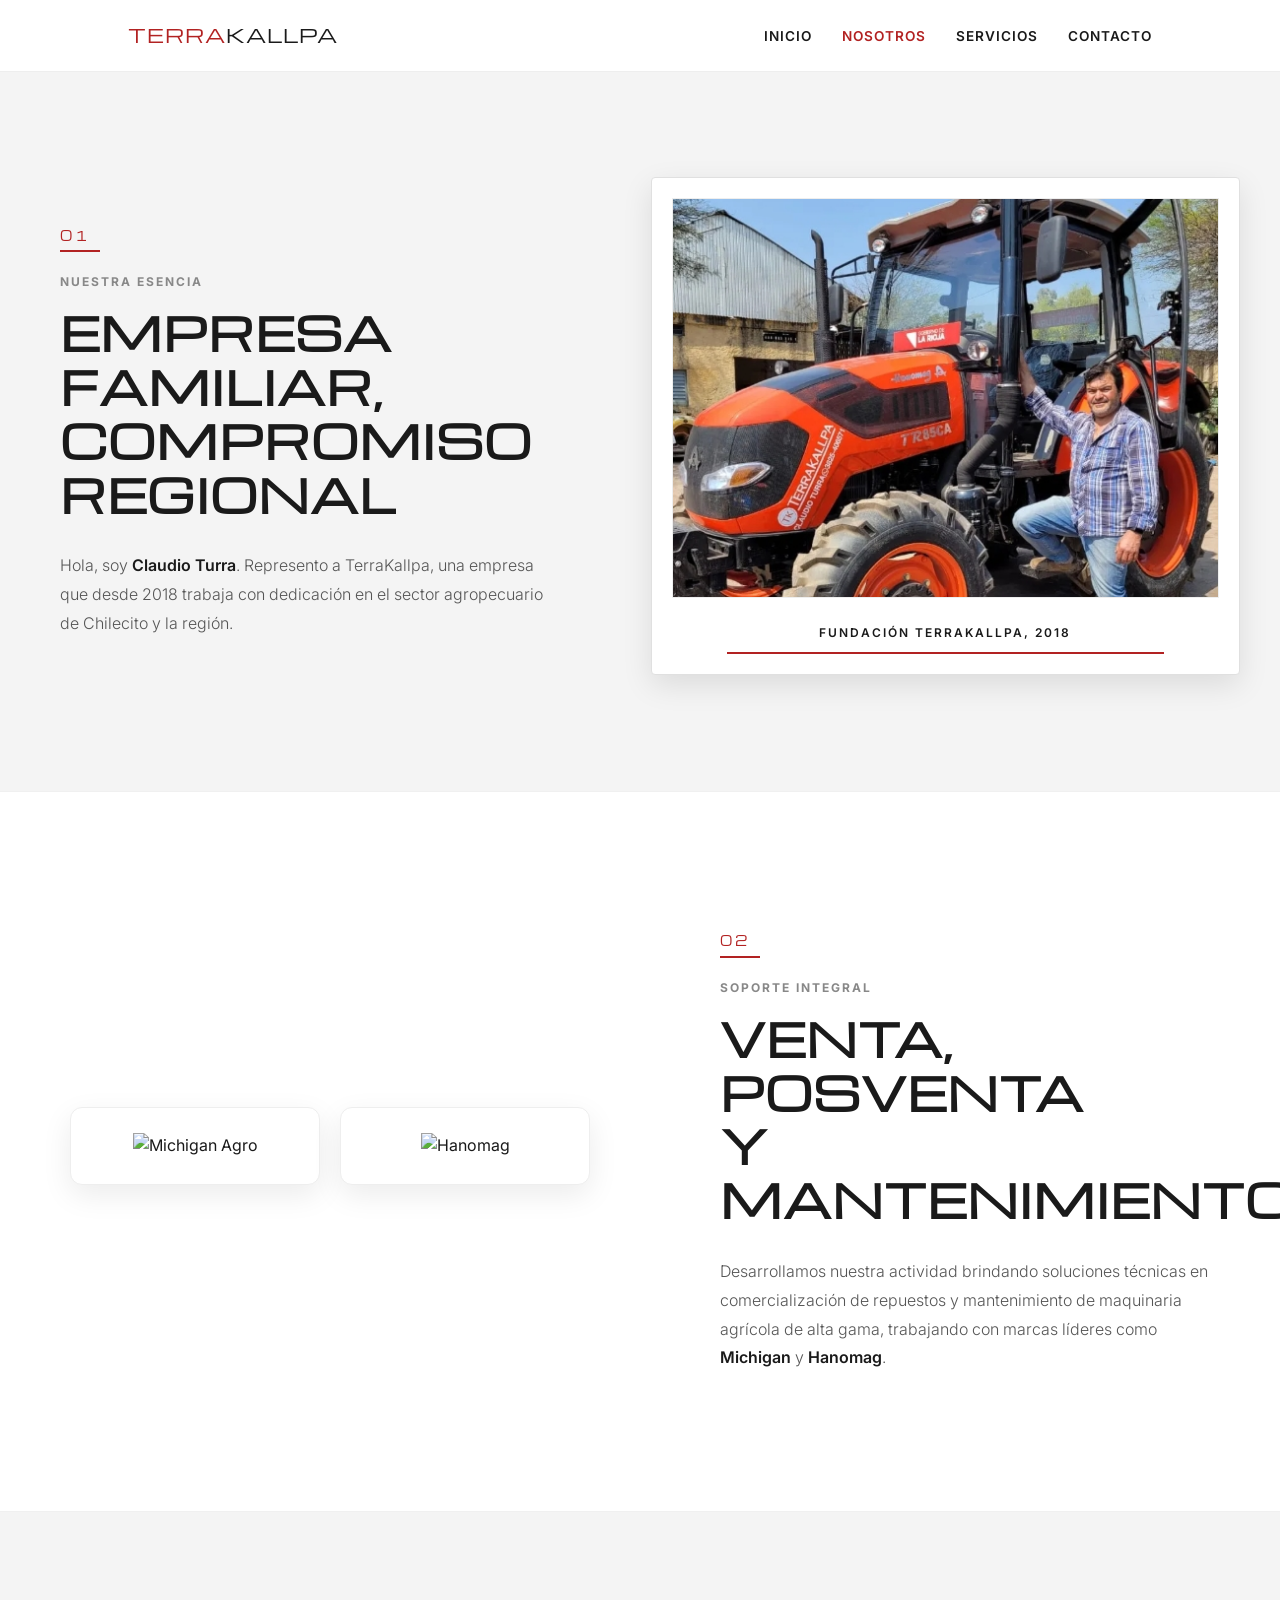
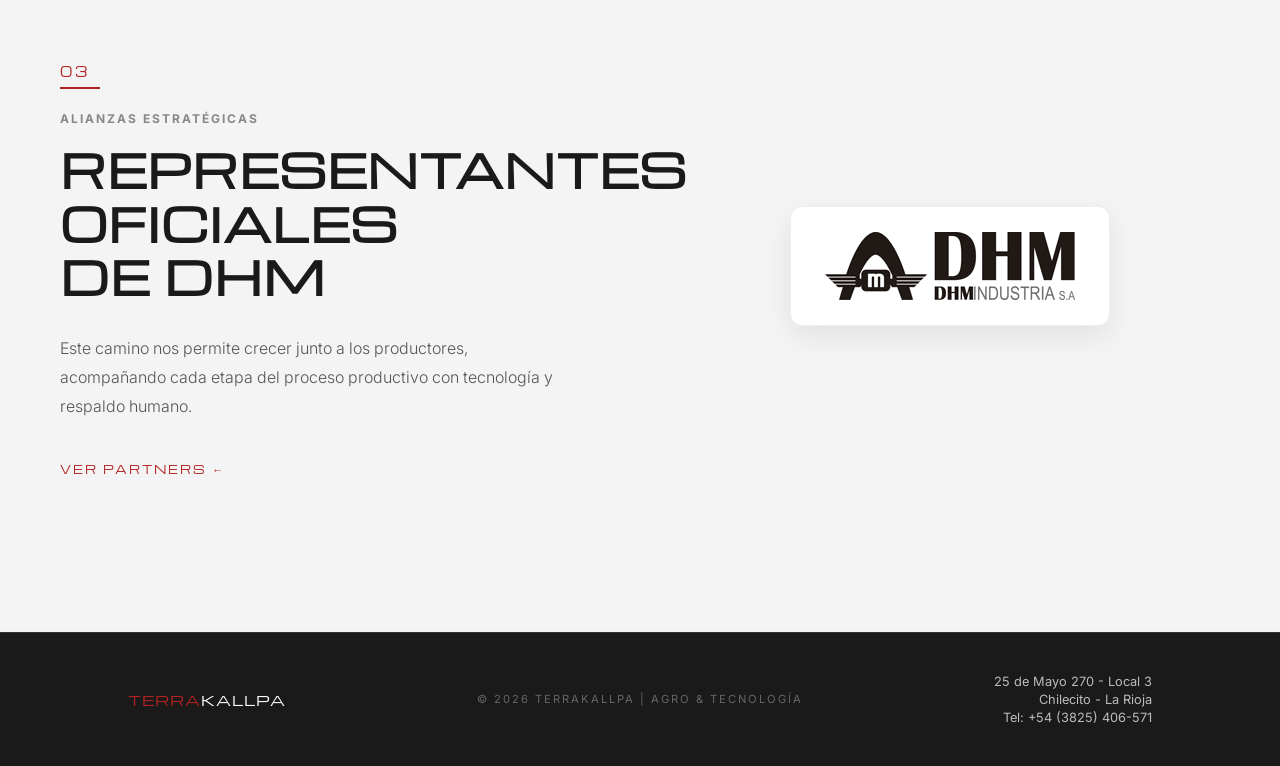
==== about.html @ d1dfa316 "Add initial site pages, styles and assets Bootstrap TerraKallpa static site: add index.html, about.h" ====
<!DOCTYPE html>
<html lang="es">
<head>
    <meta charset="UTF-8">
    <meta name="viewport" content="width=device-width, initial-scale=1.0">
    <title>Nosotros | TerraKallpa Presentation</title>

    <link rel="stylesheet" href="resources/css/base.css">
    <link rel="stylesheet" href="resources/css/nav.css">
    <link rel="stylesheet" href="resources/css/about.css">
</head>
<body>

    <nav>
        <a href="index.html" class="nav-logo">
            <span class="terra">Terra</span><span class="kallpa">Kallpa</span>
        </a>
        <ul class="nav-links">
            <li><a href="index.html">Inicio</a></li>
            <li><a href="about.html" class="active-link">Nosotros</a></li>
            <li><a href="#">Servicios</a></li>
            <li><a href="#">Contacto</a></li>
        </ul>
    </nav>
    <main class="presentation-container">

       <section class="slide-section slide-gray" id="slide-origin">
            <div class="slide-content">
                <div class="content-wrapper">
                    <span class="slide-number">01</span>
                    <h3>Nuestra Esencia</h3>
                    <h2>Empresa Familiar, <br> Compromiso Regional</h2>
                    <p>Hola, soy <strong>Claudio Turra</strong>. Represento a TerraKallpa, una empresa que desde 2018 trabaja con dedicación en el sector agropecuario de Chilecito y la región.</p>
                </div>
            </div>
            <div class="slide-image-container">
                <div class="frame-card">
                    <div class="frame-border">
                        <img src="resources/img/slides/slide_claudio.jpeg" alt="TerraKallpa" class="frame-img">
                    </div>
                    <div class="frame-caption">Fundación TerraKallpa, 2018</div>
                </div>
            </div>
        </section>

        <section class="slide-section slide-reverse" id="slide-purpose">
             <div class="slide-content">
                <div class="content-wrapper">
                    <span class="slide-number">02</span>
                    <h3>Soporte Integral</h3>
                    <h2>Venta, Posventa <br> y Mantenimiento</h2>
                    <p>Desarrollamos nuestra actividad brindando soluciones técnicas en comercialización de repuestos y mantenimiento de maquinaria agrícola de alta gama, trabajando con marcas líderes como <strong>Michigan</strong> y <strong>Hanomag</strong>.</p>
                </div>
            </div>
            <div class="slide-image-container">
                <div class="dual-logos">
                    <div class="logo-card">
                        <img src="resources/img/partners/michigan-logo.jpg" alt="Michigan Agro" class="logo-img">
                    </div>
                    <div class="logo-card">
                        <img src="resources/img/partners/HANOMAG-logo.jpg" alt="Hanomag" class="logo-img">
                    </div>
                </div>
            </div>
        </section>

        <section class="slide-section slide-gray" id="slide-partners">
             <div class="slide-content">
                <div class="content-wrapper">
                    <span class="slide-number">03</span>
                    <h3>Alianzas Estratégicas</h3>
                    <h2>Representantes Oficiales <br> de DHM</h2>
                    <p>Este camino nos permite crecer junto a los productores, acompañando cada etapa del proceso productivo con tecnología y respaldo humano.</p>
                    <a href="index.html#partners" class="slide-btn">Ver Partners ←</a>
                </div>
            </div>
            <div class="slide-image-container">
                <div class="logo-card">
                    <img src="resources/img/partners/DHM-logo-horizontal.jpg" alt="DHM Oficial" class="logo-img">
                </div>
            </div>
        </section>

    </main>
    <footer>
        <div class="footer-container">
            <div class="footer-left">
                <span class="terra">Terra</span><span class="white-text">Kallpa</span>
            </div>
            <div class="footer-center">
                <p>&copy; 2026 TERRAKALLPA | AGRO & TECNOLOGÍA</p>
            </div>
            <div class="footer-right">
                <p>25 de Mayo 270 - Local 3</p>
                <p>Chilecito - La Rioja</p>
                <p>Tel: +54 (3825) 406-571</p>
            </div>
        </div>
    </footer>

</body>
</html>
---- resources/css/base.css ----
@import url('https://fonts.googleapis.com/css2?family=Michroma&family=Inter:wght@300;400;600&display=swap');

/* VARIABLES GLOBALES */
:root {
  --terracotta: #B22222;
  --black: #1a1a1a;
  --white: #ffffff;
  --gray: #f4f4f4;
  --light-gray: #f9f9f9;
}

* { 
  margin: 0; 
  padding: 0; 
  box-sizing: border-box; 
}

body {
  font-family: 'Inter', sans-serif;
  line-height: 1.6;
  color: var(--black);
  background-color: var(--white);
  animation: fadeInPage 1.2s ease-in forwards;
  opacity: 0;
}

@keyframes fadeInPage {
  from { opacity: 0; }
  to { opacity: 1; }
}

/* --- HERO SLIDESHOW STYLES --- */
.hero {
    position: relative;
    height: 70vh; /* Altura de impacto para el inicio */
    width: 100%;
    overflow: hidden;
    display: flex;
    justify-content: center;
    align-items: center;
}

.hero-slideshow {
    position: absolute;
    top: 0;
    left: 0;
    width: 100%;
    height: 100%;
    z-index: 1;
}

.hero-slide {
    position: absolute;
    top: 0;
    left: 0;
    width: 100%;
    height: 100%;
    background-size: cover;
    background-position: center;
    opacity: 0;
    transition: opacity 2s ease-in-out; /* Fundido suave entre fotos */
}

.hero-slide.active {
    opacity: 1;
}

/* Capa oscura (Overlay) para legibilidad del texto */
.hero-slideshow::after {
    content: "";
    position: absolute;
    top: 0; left: 0; width: 100%; height: 100%;
    background: rgba(0, 0, 0, 0.45); /* Un poco más oscuro para que el blanco resalte */
    z-index: 2;
}

/* Contenedor de texto sobre el slider */
.hero-content {
    position: relative;
    z-index: 3;
    text-align: center;
    color: var(--white);
    padding: 0 20px;
}

.hero-content h1 {
    font-family: 'Michroma', sans-serif;
    font-size: clamp(2rem, 6vw, 3.5rem);
    text-transform: uppercase;
    letter-spacing: 5px;
    margin-bottom: 15px;
    text-shadow: 2px 4px 10px rgba(0,0,0,0.5);
}

.hero-content p {
    font-family: 'Inter', sans-serif;
    font-size: 1.1rem;
    letter-spacing: 1px;
    font-weight: 300;
}

/* BOTONES SLEEK */
.btn-main {
    display: inline-block;
    margin-top: 30px;
    padding: 14px 35px;
    background-color: var(--terracotta);
    color: white;
    text-decoration: none;
    font-family: 'Michroma', sans-serif;
    font-size: 0.7rem;
    text-transform: uppercase;
    letter-spacing: 2px;
    transition: all 0.3s ease;
    border: 1px solid var(--terracotta);
}

.btn-main:hover {
    background-color: transparent;
    border-color: var(--white);
}

/* --- FOOTER MODERNO --- */
footer {
    background-color: var(--black);
    padding: 40px 10%;
    color: var(--white);
    border-top: 1px solid #333;
}

.footer-container {
    display: flex;
    justify-content: space-between;
    align-items: center;
    flex-wrap: wrap;
    gap: 20px;
}

.footer-left {
    font-family: 'Michroma', sans-serif;
    font-size: 0.9rem;
    text-transform: uppercase;
    letter-spacing: 1px;
}

.footer-center {
    flex: 1;
    text-align: center;
}

.footer-center p {
    font-size: 0.7rem;
    color: #666;
    text-transform: uppercase;
    letter-spacing: 2px;
}

.footer-right {
    text-align: right;
}

.footer-right p {
    font-size: 0.8rem;
    color: #bbb;
    line-height: 1.4;
    margin: 0;
}

/* RESPONSIVO */
@media (max-width: 768px) {
    .footer-container {
        flex-direction: column;
        text-align: center;
    }
    .footer-right {
        text-align: center;
    }
    .hero {
        height: 60vh;
    }
}
---- resources/css/nav.css ----
nav {
  display: flex;
  justify-content: space-between;
  align-items: center;
  padding: 20px 10%;
  background: var(--white);
  border-bottom: 1px solid #eee;
  position: sticky;
  top: 0;
  z-index: 1000;
}

.nav-logo {
  font-family: 'Michroma', sans-serif;
  font-size: 1.2rem;
  text-decoration: none;
  text-transform: uppercase;
  letter-spacing: 1px;
}

.terra { color: var(--terracotta); }
.kallpa { color: var(--black); }

.nav-links { 
  display: flex; 
  list-style: none; 
}

.nav-links li { 
  margin-left: 30px; 
}

.nav-links a {
  text-decoration: none;
  color: var(--black);
  font-weight: 600;
  font-size: 0.85rem;
  text-transform: uppercase;
  letter-spacing: 1px;
  transition: color 0.3s ease;
}

.nav-links a:hover {
  color: var(--terracotta);
}

/* Clase para resaltar la página actual */
.active-link {
  color: var(--terracotta) !important;
}
---- resources/css/about.css ----
/* --- ABOUT PRESENTATION STYLE (CAPAS SOBRE GRIS) --- */

/* Contenedor principal sin snapping */
.presentation-container {
    width: 100%;
}

/* Estilo base de cada Diapositiva */
.slide-section {
    min-height: 80vh; /* Altura para el efecto de slide */
    display: flex;
    align-items: center; /* Centrado vertical del contenido */
    position: relative;
    overflow: hidden;
    background-color: var(--white); /* Fondo por defecto blanco */
    border-bottom: 1px solid #f0f0f0;
}

/* --- CLASE PARA ALTERNAR FONDO GRIS --- */
.slide-gray {
    background-color: var(--gray); /* Tu color gris global */
}

/* Alternar orden de imagen y texto */
.slide-reverse {
    flex-direction: row-reverse;
}

/* --- Área de Texto (Lado derecho por defecto) --- */
.slide-content {
    flex: 1; 
    display: flex;
    justify-content: center;
    align-items: center;
    padding: 60px;
    z-index: 2; /* Texto por encima del fondo */
}

/* --- Área del Contenedor de Imagen (Lado izquierdo) --- */
.slide-image-container {
    flex: 1.2;
    display: flex;
    justify-content: center;
    align-items: center;
    padding: 40px;
    position: relative;
    z-index: 3; /* Asegura que la tarjeta esté sobre el fondo gris */
}

/* --- LA TARJETA DEL LOGO QUE "FLOTA" (Pop-Out) --- */
.logo-card {
    background-color: var(--white);
    padding: 30px;
    border-radius: 12px; /* Bordes suaves Sleek */
    box-shadow: 0 15px 40px rgba(0,0,0,0.1); /* Sombra elegante */
    display: flex;
    justify-content: center;
    align-items: center;
    transition: transform 0.3s ease, box-shadow 0.3s ease;
    border: 1px solid #eee; /* Borde sutil */
    
    /* Efecto de pop-out */
    transform: translateY(-5px); 
}

/* Efecto hover interactivo */
.logo-card:hover {
    transform: translateY(-12px) scale(1.02);
    box-shadow: 0 20px 50px rgba(0,0,0,0.15);
}

/* Estilo de la imagen del logo dentro de la tarjeta */
.logo-img {
    max-width: 100%;
    max-height: 250px; /* Altura controlada */
    object-fit: contain; /* Asegura que entre completo */
}

/* --- Estilos de Texto (Mismos de antes) --- */
.content-wrapper { max-width: 500px; }

.slide-number {
    font-family: 'Michroma', sans-serif;
    font-size: 0.8rem;
    color: var(--terracotta);
    letter-spacing: 3px;
    display: block;
    margin-bottom: 20px;
    border-bottom: 2px solid var(--terracotta);
    width: 40px;
    padding-bottom: 5px;
}

.slide-section h3 {
    font-family: 'Inter', sans-serif;
    font-size: 0.75rem;
    text-transform: uppercase;
    letter-spacing: 2px;
    color: #888;
    margin-bottom: 15px;
}

.slide-section h2 {
    font-family: 'Michroma', sans-serif;
    font-size: clamp(1.8rem, 4vw, 2.8rem);
    text-transform: uppercase;
    color: var(--black);
    line-height: 1.2;
    margin-bottom: 30px;
    letter-spacing: 1px;
}

.slide-section p {
    font-family: 'Inter', sans-serif;
    font-size: 1rem;
    color: #555;
    line-height: 1.8;
    font-weight: 300;
}

.slide-section strong { font-weight: 600; color: var(--black); }

.slide-btn {
    display: inline-block;
    margin-top: 40px;
    font-family: 'Michroma', sans-serif;
    font-size: 0.7rem;
    text-transform: uppercase;
    letter-spacing: 2px;
    text-decoration: none;
    color: var(--terracotta);
    transition: color 0.3s ease;
}

.slide-btn:hover { color: var(--black); }

/* Responsivo para móviles */
@media (max-width: 992px) {
    .slide-section { flex-direction: column-reverse; }
    .slide-reverse { flex-direction: column-reverse; }
    .slide-image-container { padding: 20px; }
    .logo-card { margin-bottom: 20px; padding: 20px; }
    .logo-img { max-height: 150px; }
    .slide-content { padding: 40px; }
    .slide-section h2 { font-size: 1.8rem; }
}

/* --- ESTILO ESPECIAL: MARCO POLAROID / CUADRO (Slide 1) --- */

/* Contenedor del marco */
.frame-card {
    background-color: var(--white);
    padding: 20px; /* Borde interior blanco fino */
    border-radius: 4px; /* Bordes menos redondeados, más rígidos */
    box-shadow: 0 10px 30px rgba(0,0,0,0.1); /* Sombra suave 'Pop-Out' */
    display: flex;
    flex-direction: column;
    align-items: center;
    border: 1px solid #e0e0e0;
    
    /* Efecto de pop-out */
    transform: translateY(-5px); 
    transition: transform 0.3s ease, box-shadow 0.3s ease;
}

.frame-card:hover {
    transform: translateY(-10px) scale(1.02);
    box-shadow: 0 15px 40px rgba(0,0,0,0.15);
}

/* El recuadro interno donde va la foto */
.frame-border {
    width: 100%;
    height: 100%;
    max-height: 400px; /* Controla la altura máxima */
    border: 1px solid #eee; /* Un pequeño borde interno para la foto */
    overflow: hidden;
    background-color: #f5f5f5; /* Fondo por si la imagen tarda en cargar */
}

/* Imagen dentro del marco */
.frame-img {
    width: 100%;
    height: 100%;
    object-fit: cover; /* Llenar el marco rectangular */
    display: block;
}

/* El borde inferior ancho tipo Polaroid */
.frame-caption {
    font-family: 'Inter', sans-serif;
    font-size: 0.75rem;
    color: var(--black);
    text-transform: uppercase;
    letter-spacing: 2px;
    font-weight: 600;
    margin-top: 25px; /* Espacio generoso abajo */
    padding-bottom: 10px;
    border-bottom: 2px solid var(--terracotta); /* Acento terracota Sleek */
    width: 80%; /* No ocupa todo el ancho */
    text-align: center;
}

/* Responsivo para celulares (Slide 1) */
@media (max-width: 992px) {
    .frame-card {
        padding: 15px;
        margin-bottom: 20px;
    }
    .frame-border {
        max-height: 250px;
    }
    .frame-caption {
        font-size: 0.7rem;
        margin-top: 15px;
    }
}

/* --- AJUSTE PARA LOGOS DUALES --- */

.dual-logos {
    display: flex;
    flex-direction: column; /* Por defecto uno sobre otro para que luzcan grandes */
    gap: 20px;
    width: 100%;
    align-items: center;
}

/* Si prefieres que estén lado a lado en pantallas grandes: */
@media (min-width: 1200px) {
    .dual-logos {
        flex-direction: row;
        justify-content: center;
    }
    
    .dual-logos .logo-card {
        flex: 1;
        max-width: 250px; /* Evita que se estiren demasiado */
    }
}

/* Retoque a logo-card para que se adapte al contenedor dual */
.logo-card {
    background-color: var(--white);
    padding: 25px;
    border-radius: 12px;
    box-shadow: 0 10px 30px rgba(0,0,0,0.08);
    border: 1px solid #eee;
    display: flex;
    justify-content: center;
    align-items: center;
    transition: transform 0.3s ease;
    width: 100%;
    max-width: 320px;
}

.logo-card:hover {
    transform: translateY(-8px);
    box-shadow: 0 15px 35px rgba(0,0,0,0.12);
}
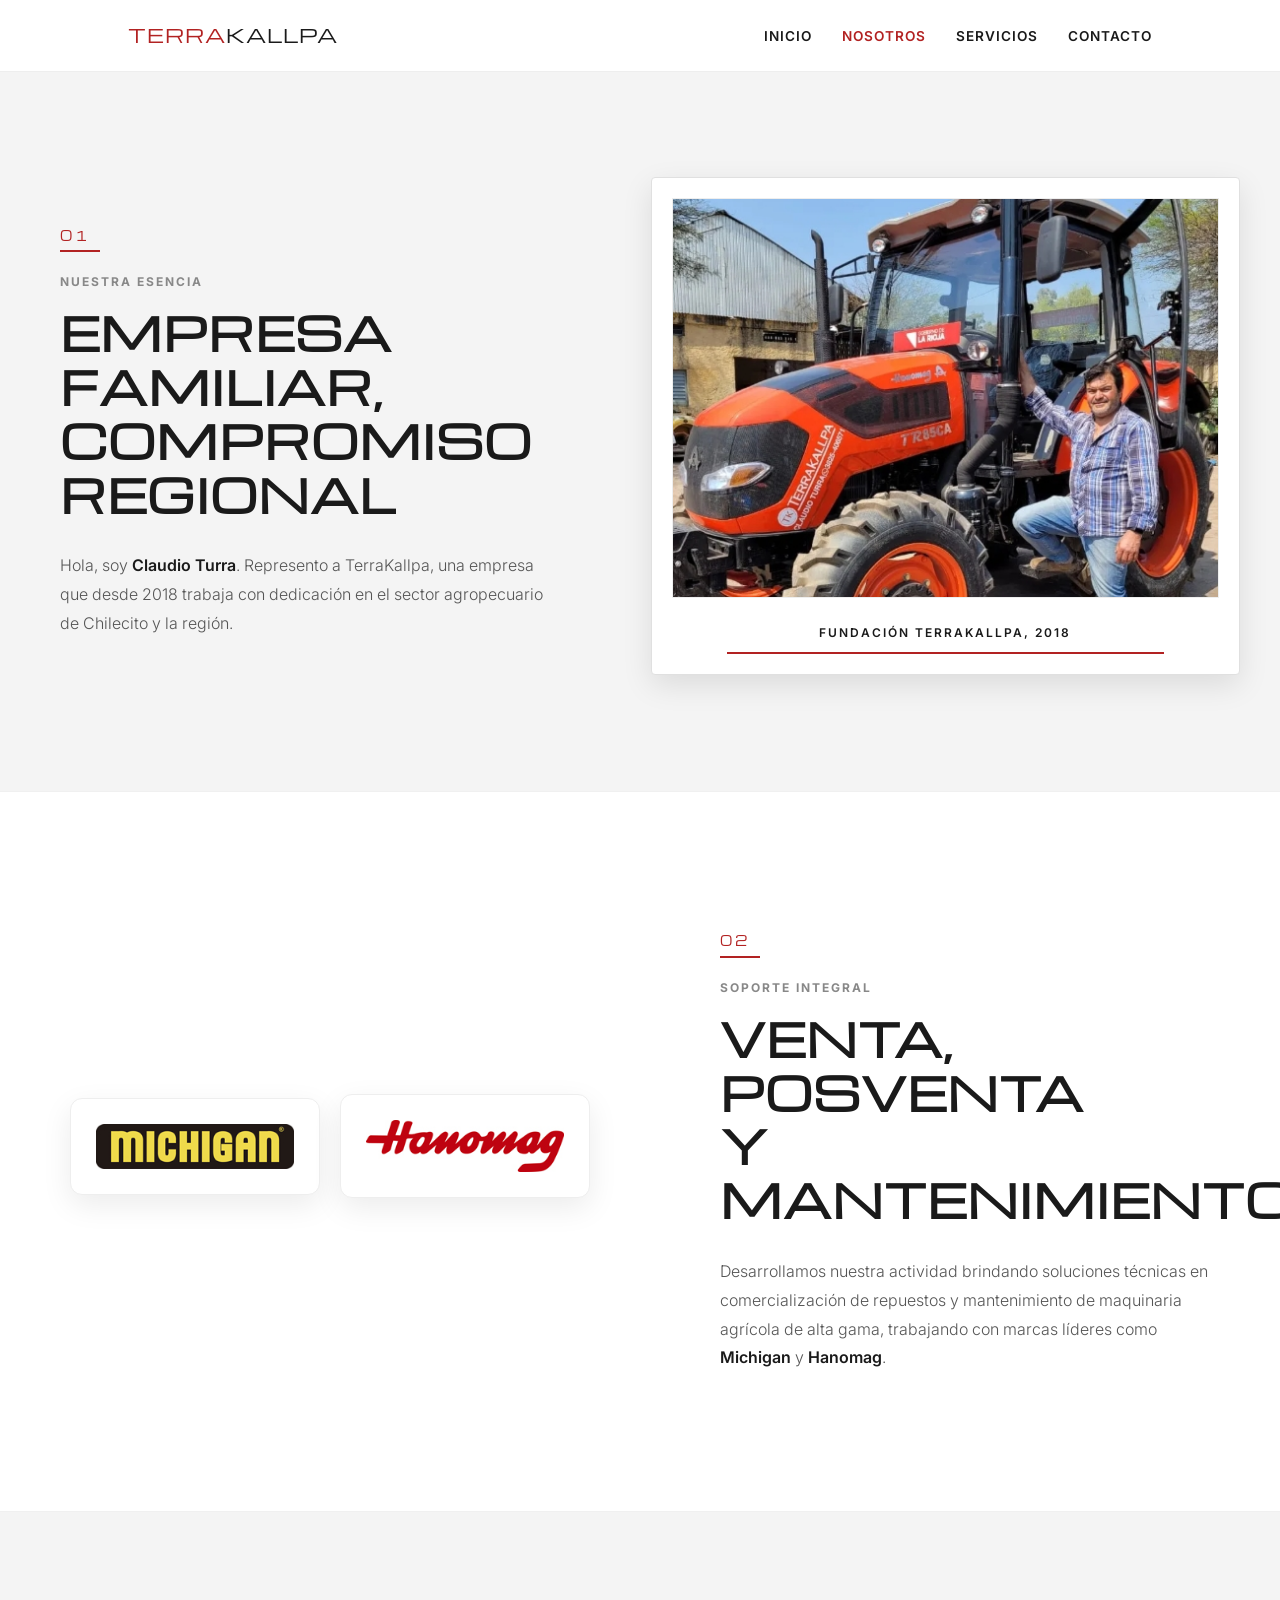
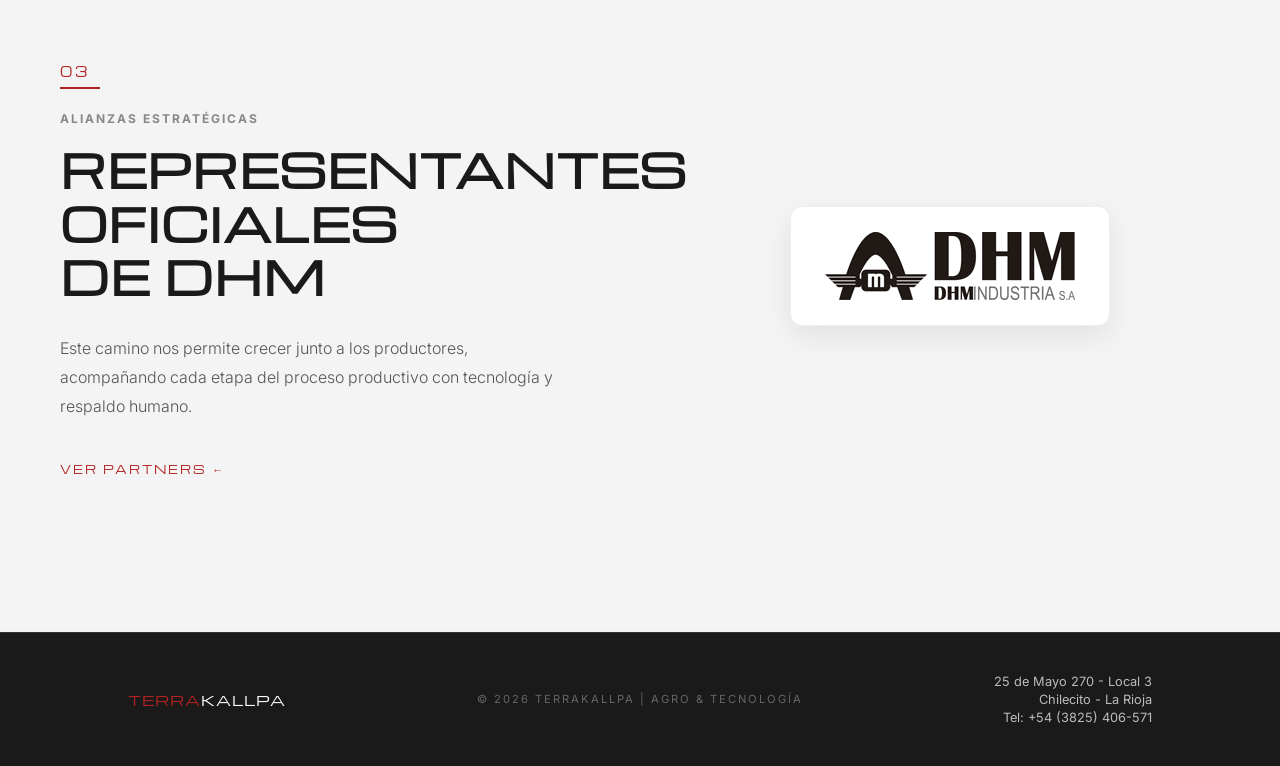
==== commit 5402053d: "Errores de tipografia en nombres de imagenes Se corrigieron errores de tipografia" ====
--- a/about.html
+++ b/about.html
@@ -55,10 +55,10 @@
             <div class="slide-image-container">
                 <div class="dual-logos">
                     <div class="logo-card">
-                        <img src="resources/img/partners/michigan-logo.jpg" alt="Michigan Agro" class="logo-img">
+                        <img src="resources/img/partners/Michigan-logo.jpg" alt="Michigan Agro" class="logo-img">
                     </div>
                     <div class="logo-card">
-                        <img src="resources/img/partners/HANOMAG-logo.jpg" alt="Hanomag" class="logo-img">
+                        <img src="resources/img/partners/Hanomag-logo.jpg" alt="Hanomag" class="logo-img">
                     </div>
                 </div>
             </div>
